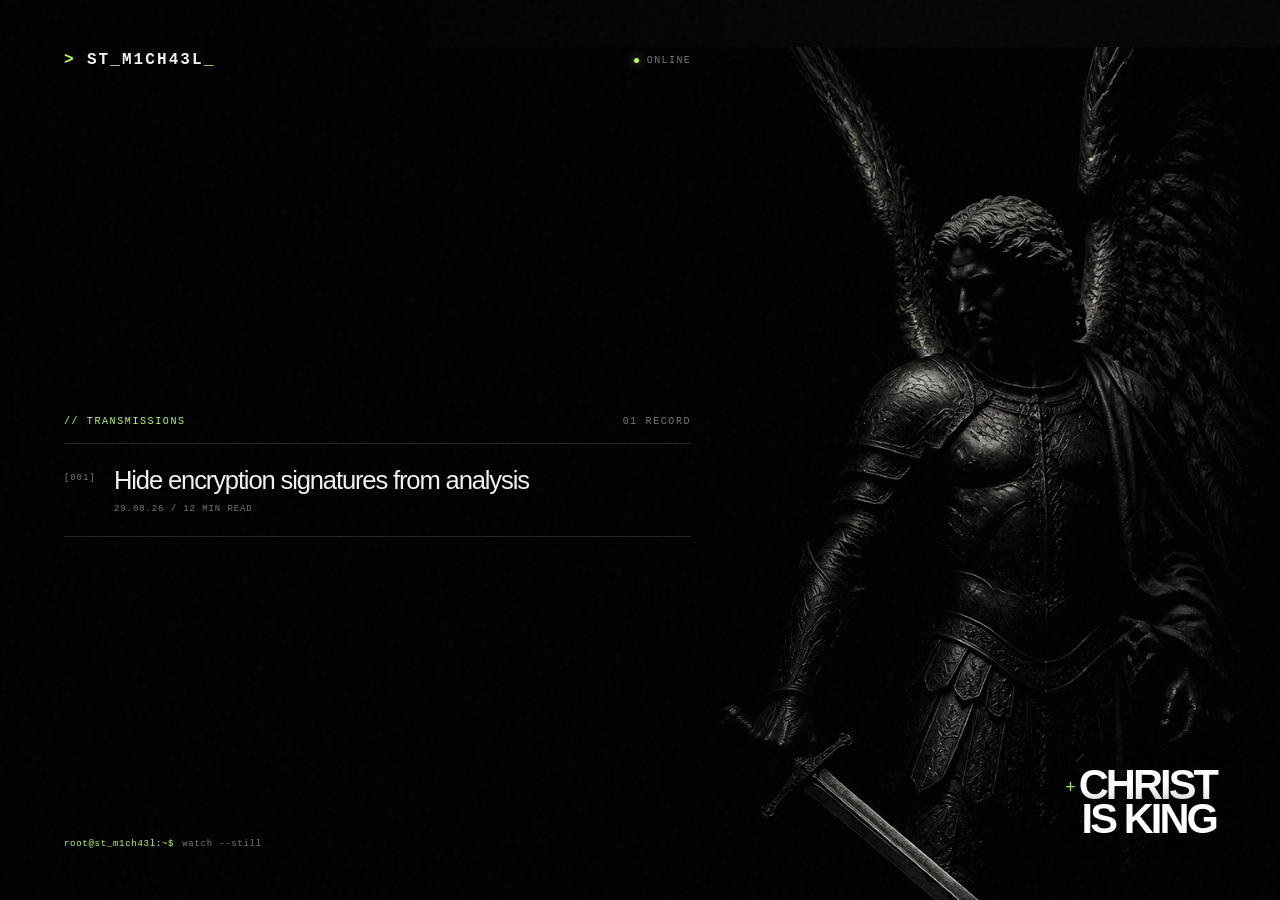
==== index.html @ b493b808 "Condense tableless AES analysis" ====
<!doctype html>
<html lang="en">
  <head>
    <meta charset="UTF-8" />
    <meta name="viewport" content="width=device-width, initial-scale=1.0" />
    <meta
      name="description"
      content="ST_M1CH43L — field notes on faith, systems, and the machine."
    />
    <meta name="theme-color" content="#050505" />
    <meta property="og:title" content="ST_M1CH43L" />
    <meta
      property="og:description"
      content="Field notes on faith, systems, and the machine."
    />
    <meta property="og:type" content="website" />
    <meta property="og:image" content="assets/st-michael.png" />
    <title>ST_M1CH43L</title>
    <link rel="icon" href="assets/favicon.svg" type="image/svg+xml" />
    <link rel="stylesheet" href="styles.css" />
  </head>
  <body>
    <div class="background" aria-hidden="true"></div>
    <div class="noise" aria-hidden="true"></div>

    <main class="shell">
      <header class="site-header">
        <a class="wordmark" href="./" aria-label="ST M1CH43L home">
          <span class="prompt" aria-hidden="true">&gt;</span>
          ST_M1CH43L<span class="cursor" aria-hidden="true">_</span>
        </a>
        <span class="status"><i aria-hidden="true"></i> online</span>
      </header>

      <section class="entries" aria-labelledby="entries-title">
        <div class="section-label">
          <span id="entries-title">// transmissions</span>
          <span>01 record</span>
        </div>

        <nav class="entry-list" aria-label="Blog entries">
          <a class="entry" href="posts/hide-encryption-signatures-from-analysis.html">
            <span class="entry-index">[001]</span>
            <span class="entry-copy">
              <span class="entry-title">Hide encryption signatures from analysis</span>
              <span class="entry-meta">29.08.26 / 12 min read</span>
            </span>
            <span class="entry-arrow" aria-hidden="true">↗</span>
          </a>
        </nav>
      </section>

      <footer class="footer-line">
        <span>root@st_m1ch43l:~$</span>
        <span class="footer-command">watch --still</span>
      </footer>
    </main>

    <p class="creed" aria-label="Christ is king">
      <span>Christ</span>
      <span>is king</span>
    </p>
  </body>
</html>
---- styles.css ----
:root {
  color-scheme: dark;
  --black: #050505;
  --white: #f1f1ed;
  --muted: #787875;
  --line: rgba(241, 241, 237, 0.15);
  --acid: #b6ff58;
  --mono: "SFMono-Regular", "Cascadia Code", "Liberation Mono", Menlo,
    Consolas, monospace;
}

* {
  box-sizing: border-box;
}

html {
  background: var(--black);
}

body {
  min-width: 320px;
  min-height: 100svh;
  margin: 0;
  overflow: hidden;
  background: var(--black);
  color: var(--white);
  font-family: var(--mono);
  -webkit-font-smoothing: antialiased;
}

a {
  color: inherit;
}

.background {
  position: fixed;
  z-index: 0;
  inset: 0;
  background-image:
    linear-gradient(90deg, var(--black) 0%, rgba(5, 5, 5, 0.94) 25%, transparent 72%),
    linear-gradient(0deg, rgba(5, 5, 5, 0.12), rgba(5, 5, 5, 0.12)),
    url("assets/st-michael.png");
  background-position: center, center, right bottom;
  background-repeat: no-repeat;
  background-size: cover, cover, contain;
  filter: contrast(1.04);
}

.noise {
  position: fixed;
  z-index: 1;
  inset: 0;
  pointer-events: none;
  opacity: 0.055;
  background-image: url("data:image/svg+xml,%3Csvg viewBox='0 0 180 180' xmlns='http://www.w3.org/2000/svg'%3E%3Cfilter id='n'%3E%3CfeTurbulence type='fractalNoise' baseFrequency='.9' numOctaves='4' stitchTiles='stitch'/%3E%3C/filter%3E%3Crect width='100%25' height='100%25' filter='url(%23n)' opacity='.55'/%3E%3C/svg%3E");
}

.shell {
  position: relative;
  z-index: 2;
  display: grid;
  grid-template-rows: auto 1fr auto;
  width: min(59vw, 900px);
  min-height: 100svh;
  padding: clamp(28px, 4vw, 64px) clamp(24px, 5vw, 80px);
}

.site-header {
  display: flex;
  align-items: center;
  justify-content: space-between;
  gap: 24px;
}

.wordmark {
  display: inline-flex;
  align-items: baseline;
  color: var(--white);
  font-size: clamp(15px, 1.25vw, 19px);
  font-weight: 700;
  letter-spacing: 0.13em;
  text-decoration: none;
}

.prompt {
  margin-right: 0.7em;
  color: var(--acid);
}

.cursor {
  color: var(--acid);
  animation: blink 1.2s steps(1, end) infinite;
}

.status {
  display: flex;
  align-items: center;
  gap: 8px;
  color: var(--muted);
  font-size: 10px;
  letter-spacing: 0.14em;
  text-transform: uppercase;
}

.status i {
  width: 5px;
  height: 5px;
  border-radius: 50%;
  background: var(--acid);
  box-shadow: 0 0 10px rgba(182, 255, 88, 0.65);
}

.entries {
  align-self: center;
  width: min(100%, 720px);
  padding: 10vh 0 5vh;
}

.section-label {
  display: flex;
  justify-content: space-between;
  margin-bottom: 16px;
  color: var(--muted);
  font-size: 10px;
  letter-spacing: 0.16em;
  text-transform: uppercase;
}

.section-label span:first-child {
  color: var(--acid);
}

.entry-list {
  border-top: 1px solid var(--line);
}

.empty-list {
  display: grid;
  min-height: clamp(190px, 28vh, 300px);
  place-items: center start;
  border-bottom: 1px solid var(--line);
}

.empty-state {
  margin: 0;
  color: var(--muted);
  font-size: 10px;
  letter-spacing: 0.14em;
  text-transform: uppercase;
}

.empty-state span {
  color: var(--acid);
  animation: blink 1.2s steps(1, end) infinite;
}

.entry {
  position: relative;
  display: grid;
  grid-template-columns: 50px 1fr auto;
  align-items: center;
  min-height: clamp(86px, 10vh, 112px);
  border-bottom: 1px solid var(--line);
  text-decoration: none;
  transition: border-color 220ms ease;
}

.entry::before {
  position: absolute;
  inset: 0;
  z-index: -1;
  background: rgba(241, 241, 237, 0.035);
  content: "";
  opacity: 0;
  transform: scaleX(0.98);
  transition: opacity 220ms ease, transform 220ms ease;
}

.entry-index {
  align-self: start;
  padding-top: 29px;
  color: var(--muted);
  font-size: 9px;
  letter-spacing: 0.1em;
}

.entry-copy {
  display: flex;
  flex-direction: column;
  gap: 10px;
  padding: 24px 12px 22px 0;
}

.entry-title {
  font-family: Arial, Helvetica, sans-serif;
  font-size: clamp(18px, 2vw, 30px);
  font-weight: 400;
  letter-spacing: -0.045em;
  line-height: 1;
  transition: transform 220ms ease, color 220ms ease;
}

.entry-meta {
  color: var(--muted);
  font-size: 9px;
  letter-spacing: 0.1em;
  text-transform: uppercase;
}

.entry-arrow {
  padding-right: 4px;
  color: var(--acid);
  font-size: 19px;
  opacity: 0;
  transform: translate(-8px, 8px);
  transition: opacity 220ms ease, transform 220ms ease;
}

.entry:hover,
.entry:focus-visible {
  border-color: rgba(182, 255, 88, 0.48);
  outline: none;
}

.entry:hover::before,
.entry:focus-visible::before {
  opacity: 1;
  transform: scaleX(1);
}

.entry:hover .entry-title,
.entry:focus-visible .entry-title {
  color: #fff;
  transform: translateX(8px);
}

.entry:hover .entry-arrow,
.entry:focus-visible .entry-arrow {
  opacity: 1;
  transform: translate(0, 0);
}

.footer-line {
  display: flex;
  gap: 8px;
  color: var(--acid);
  font-size: 9px;
  letter-spacing: 0.08em;
}

.footer-command {
  color: var(--muted);
}

.creed {
  position: fixed;
  z-index: 3;
  right: clamp(24px, 5vw, 76px);
  bottom: clamp(28px, 7vh, 78px);
  display: flex;
  flex-direction: column;
  align-items: flex-end;
  margin: 0;
  color: #fff;
  font-family: Arial, Helvetica, sans-serif;
  font-size: clamp(27px, 3.25vw, 54px);
  font-weight: 800;
  letter-spacing: -0.07em;
  line-height: 0.83;
  text-align: right;
  text-transform: uppercase;
  text-shadow: 0 2px 25px #000, 0 0 2px #000;
}

.creed span:first-child::before {
  margin-right: 0.34em;
  color: var(--acid);
  content: "+";
  font-family: var(--mono);
  font-size: 0.42em;
  font-weight: 400;
  vertical-align: middle;
}

@keyframes blink {
  0%,
  48% {
    opacity: 1;
  }
  49%,
  100% {
    opacity: 0;
  }
}

@media (max-width: 900px) {
  body {
    overflow-y: auto;
  }

  .shell {
    width: min(78vw, 700px);
  }

  .creed {
    font-size: clamp(24px, 6vw, 42px);
  }
}

@media (max-width: 620px) {
  .shell {
    width: 100%;
    min-height: 100svh;
    padding: 24px 20px 28px;
  }

  .status {
    display: none;
  }

  .entries {
    align-self: start;
    padding-top: 13vh;
    padding-bottom: 28vh;
  }

  .entry {
    grid-template-columns: 40px 1fr auto;
    min-height: 92px;
  }

  .entry-index {
    padding-top: 28px;
  }

  .entry-title {
    font-size: clamp(20px, 6vw, 26px);
  }

  .creed {
    right: 20px;
    bottom: 28px;
    font-size: 30px;
  }
}

@media (prefers-reduced-motion: reduce) {
  *,
  *::before,
  *::after {
    scroll-behavior: auto !important;
    animation-duration: 0.01ms !important;
    animation-iteration-count: 1 !important;
    transition-duration: 0.01ms !important;
  }
}
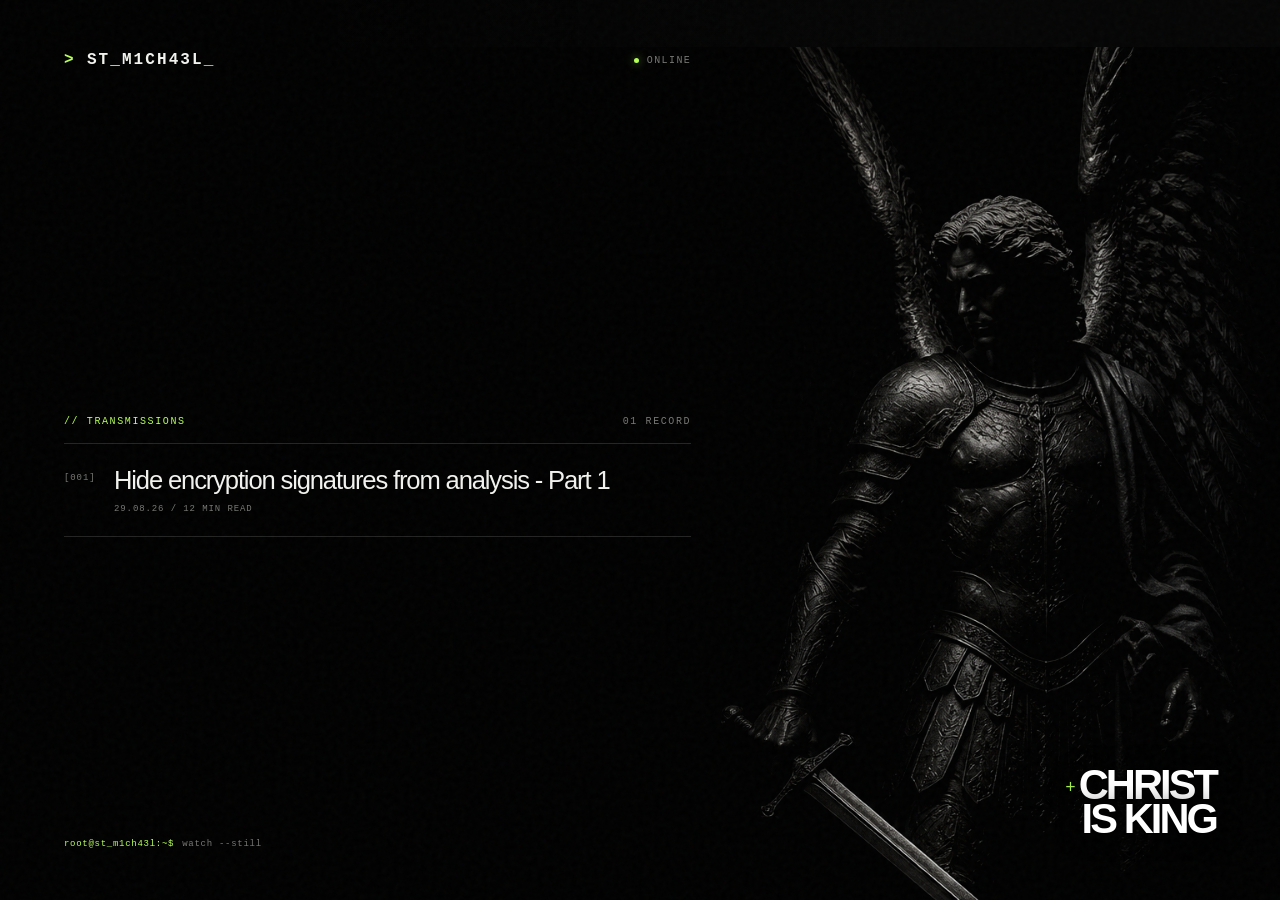
==== commit 10c9334b: "Label AES article as part one" ====
--- a/index.html
+++ b/index.html
@@ -42,7 +42,7 @@
           <a class="entry" href="posts/hide-encryption-signatures-from-analysis.html">
             <span class="entry-index">[001]</span>
             <span class="entry-copy">
-              <span class="entry-title">Hide encryption signatures from analysis</span>
+              <span class="entry-title">Hide encryption signatures from analysis - Part 1</span>
               <span class="entry-meta">29.08.26 / 12 min read</span>
             </span>
             <span class="entry-arrow" aria-hidden="true">↗</span>
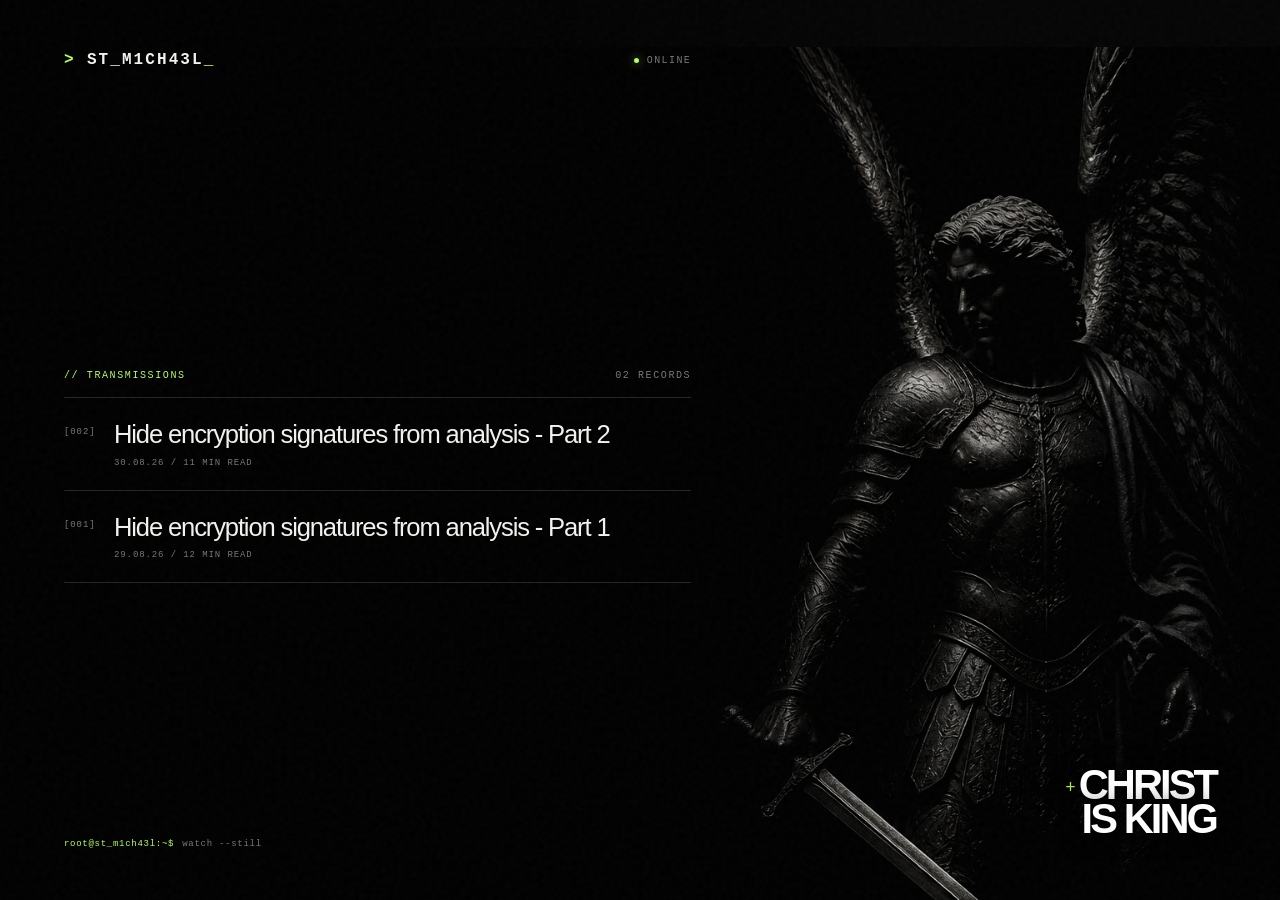
==== commit ed3f8f52: "Publish AES analysis part two" ====
--- a/index.html
+++ b/index.html
@@ -35,10 +35,19 @@
       <section class="entries" aria-labelledby="entries-title">
         <div class="section-label">
           <span id="entries-title">// transmissions</span>
-          <span>01 record</span>
+          <span>02 records</span>
         </div>
 
         <nav class="entry-list" aria-label="Blog entries">
+          <a class="entry" href="posts/hide-encryption-signatures-from-analysis-part-2.html">
+            <span class="entry-index">[002]</span>
+            <span class="entry-copy">
+              <span class="entry-title">Hide encryption signatures from analysis - Part 2</span>
+              <span class="entry-meta">30.08.26 / 11 min read</span>
+            </span>
+            <span class="entry-arrow" aria-hidden="true">↗</span>
+          </a>
+
           <a class="entry" href="posts/hide-encryption-signatures-from-analysis.html">
             <span class="entry-index">[001]</span>
             <span class="entry-copy">
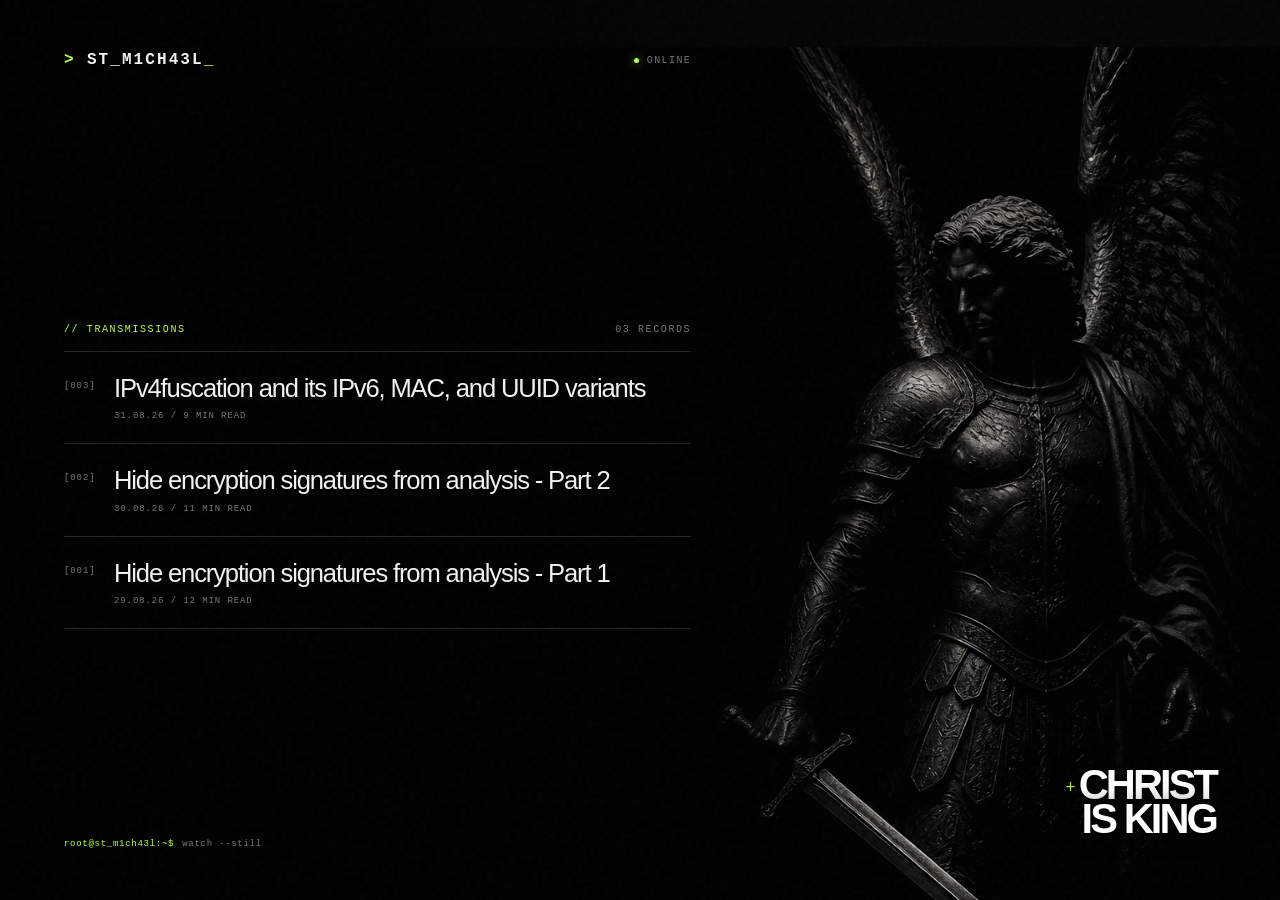
==== commit 221efd3a: "Add IPv4fuscation comparison post" ====
--- a/index.html
+++ b/index.html
@@ -35,10 +35,19 @@
       <section class="entries" aria-labelledby="entries-title">
         <div class="section-label">
           <span id="entries-title">// transmissions</span>
-          <span>02 records</span>
+          <span>03 records</span>
         </div>
 
         <nav class="entry-list" aria-label="Blog entries">
+          <a class="entry" href="posts/ipv4fuscation-ipv6-mac-uuid.html">
+            <span class="entry-index">[003]</span>
+            <span class="entry-copy">
+              <span class="entry-title">IPv4fuscation and its IPv6, MAC, and UUID variants</span>
+              <span class="entry-meta">31.08.26 / 9 min read</span>
+            </span>
+            <span class="entry-arrow" aria-hidden="true">↗</span>
+          </a>
+
           <a class="entry" href="posts/hide-encryption-signatures-from-analysis-part-2.html">
             <span class="entry-index">[002]</span>
             <span class="entry-copy">
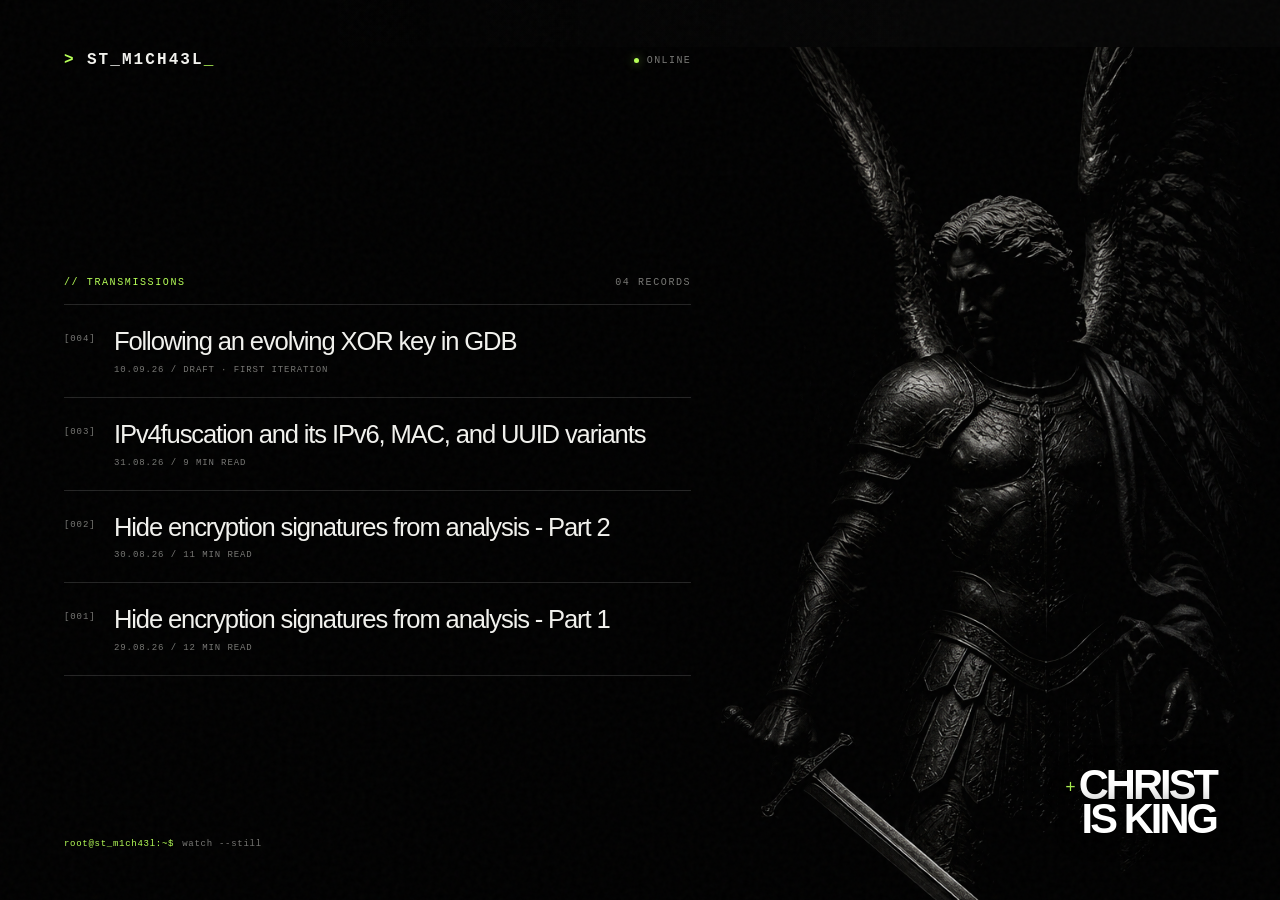
==== commit 66f1fddd: "Add evolving XOR debugging draft and homepage entry" ====
--- a/index.html
+++ b/index.html
@@ -35,10 +35,19 @@
       <section class="entries" aria-labelledby="entries-title">
         <div class="section-label">
           <span id="entries-title">// transmissions</span>
-          <span>03 records</span>
+          <span>04 records</span>
         </div>
 
         <nav class="entry-list" aria-label="Blog entries">
+          <a class="entry" href="posts/following-an-evolving-xor-key-in-gdb.html">
+            <span class="entry-index">[004]</span>
+            <span class="entry-copy">
+              <span class="entry-title">Following an evolving XOR key in GDB</span>
+              <span class="entry-meta">10.09.26 / draft · first iteration</span>
+            </span>
+            <span class="entry-arrow" aria-hidden="true">↗</span>
+          </a>
+
           <a class="entry" href="posts/ipv4fuscation-ipv6-mac-uuid.html">
             <span class="entry-index">[003]</span>
             <span class="entry-copy">
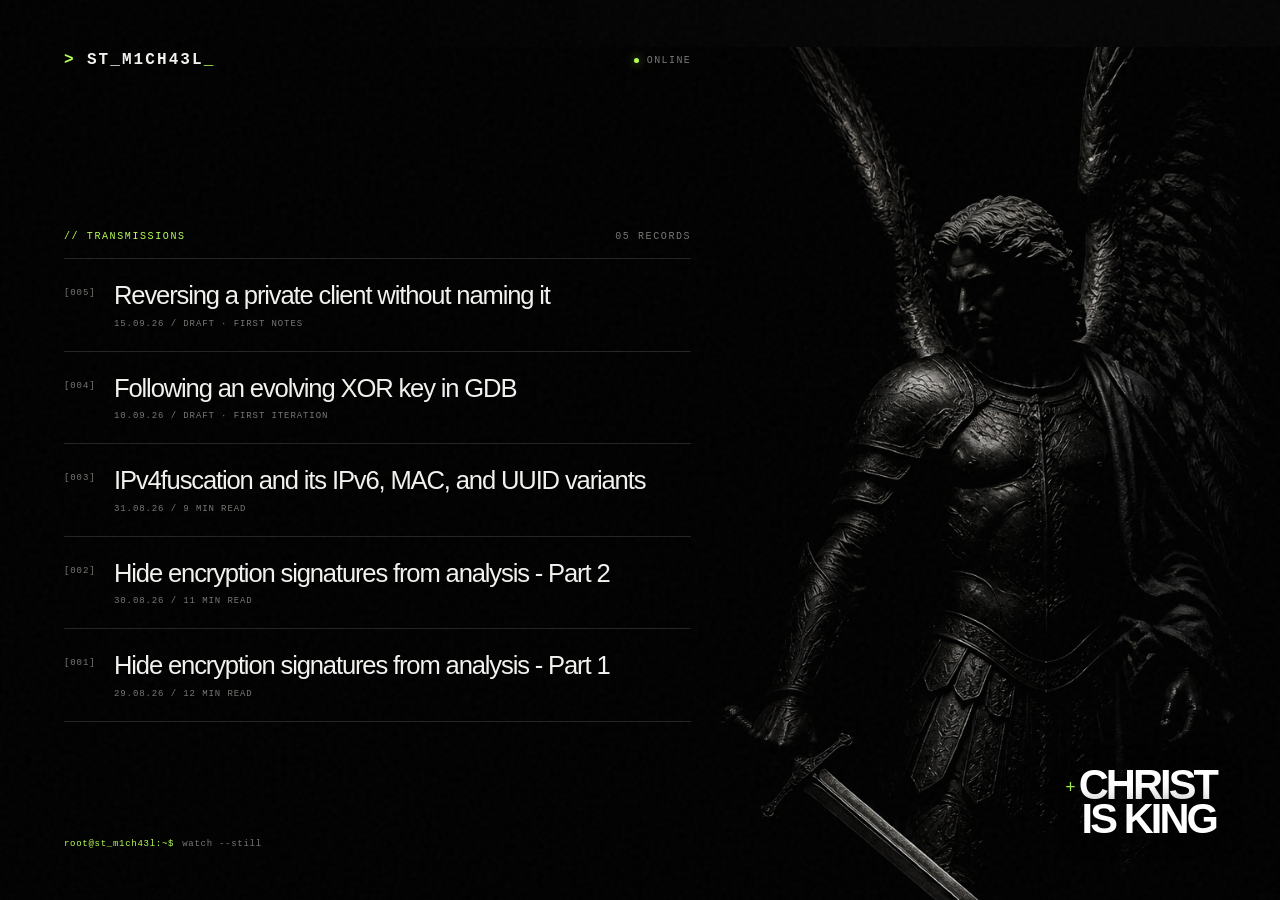
==== commit 4e712092: "Add anonymized IL2CPP reversing journal entry" ====
--- a/index.html
+++ b/index.html
@@ -35,10 +35,19 @@
       <section class="entries" aria-labelledby="entries-title">
         <div class="section-label">
           <span id="entries-title">// transmissions</span>
-          <span>04 records</span>
+          <span>05 records</span>
         </div>
 
         <nav class="entry-list" aria-label="Blog entries">
+          <a class="entry" href="posts/reversing-a-private-client-without-the-name.html">
+            <span class="entry-index">[005]</span>
+            <span class="entry-copy">
+              <span class="entry-title">Reversing a private client without naming it</span>
+              <span class="entry-meta">15.09.26 / draft · first notes</span>
+            </span>
+            <span class="entry-arrow" aria-hidden="true">↗</span>
+          </a>
+
           <a class="entry" href="posts/following-an-evolving-xor-key-in-gdb.html">
             <span class="entry-index">[004]</span>
             <span class="entry-copy">
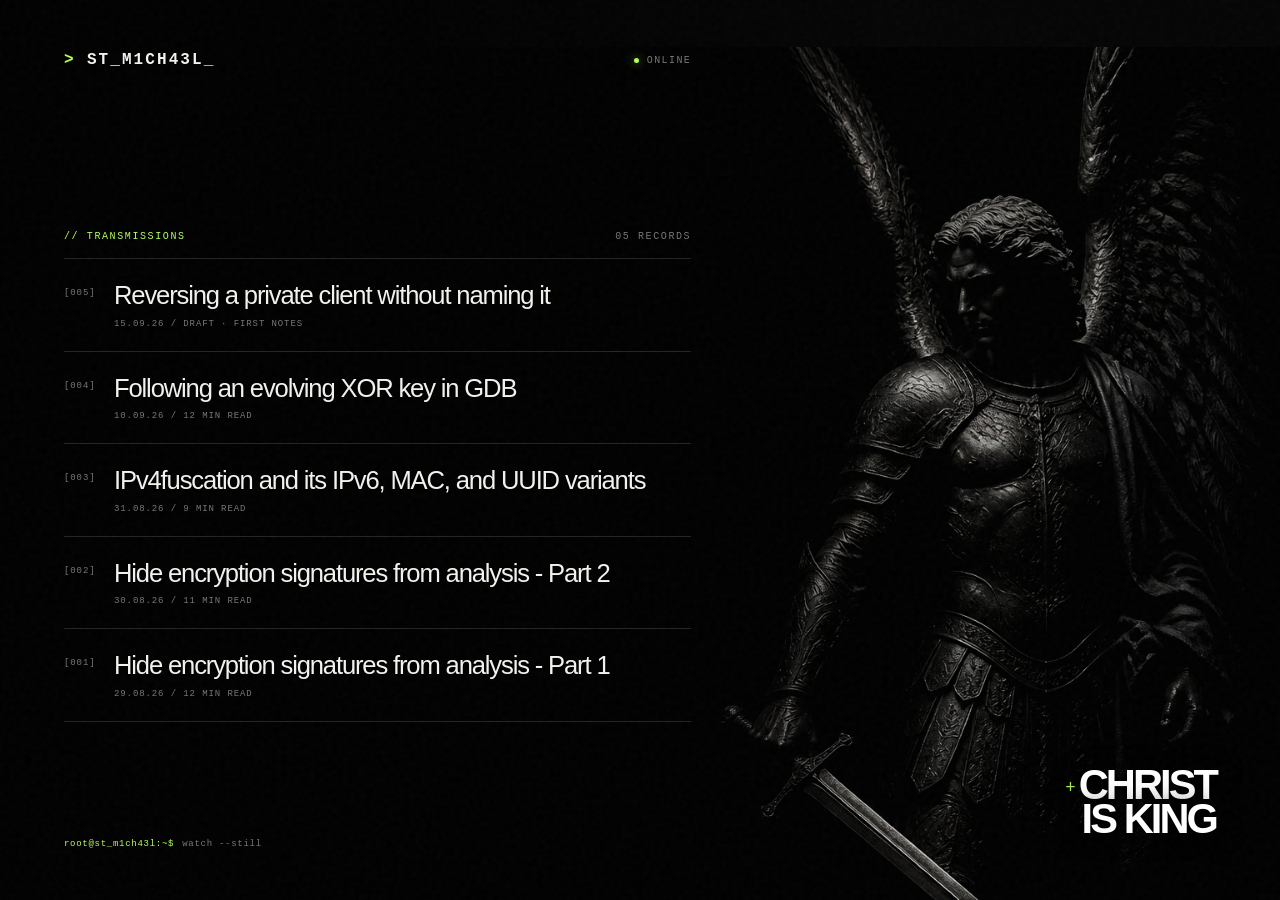
==== commit 96dc029d: "Mark XOR reversing journal complete" ====
--- a/index.html
+++ b/index.html
@@ -52,7 +52,7 @@
             <span class="entry-index">[004]</span>
             <span class="entry-copy">
               <span class="entry-title">Following an evolving XOR key in GDB</span>
-              <span class="entry-meta">10.09.26 / draft · first iteration</span>
+              <span class="entry-meta">10.09.26 / 12 min read</span>
             </span>
             <span class="entry-arrow" aria-hidden="true">↗</span>
           </a>
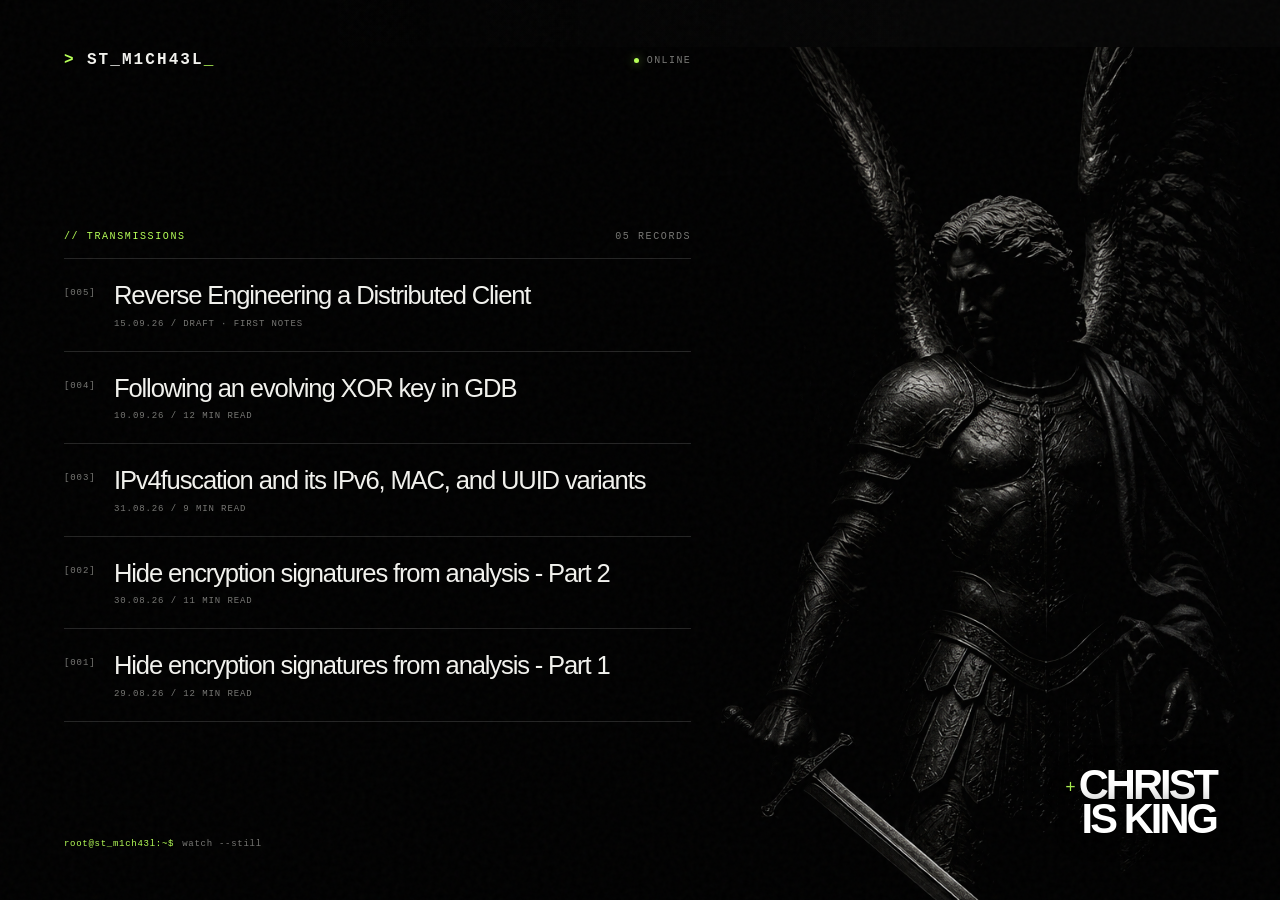
==== commit 44b562c3: "Rename distributed client reversing journal" ====
--- a/index.html
+++ b/index.html
@@ -42,7 +42,7 @@
           <a class="entry" href="posts/reversing-a-private-client-without-the-name.html">
             <span class="entry-index">[005]</span>
             <span class="entry-copy">
-              <span class="entry-title">Reversing a private client without naming it</span>
+              <span class="entry-title">Reverse Engineering a Distributed Client</span>
               <span class="entry-meta">15.09.26 / draft · first notes</span>
             </span>
             <span class="entry-arrow" aria-hidden="true">↗</span>
